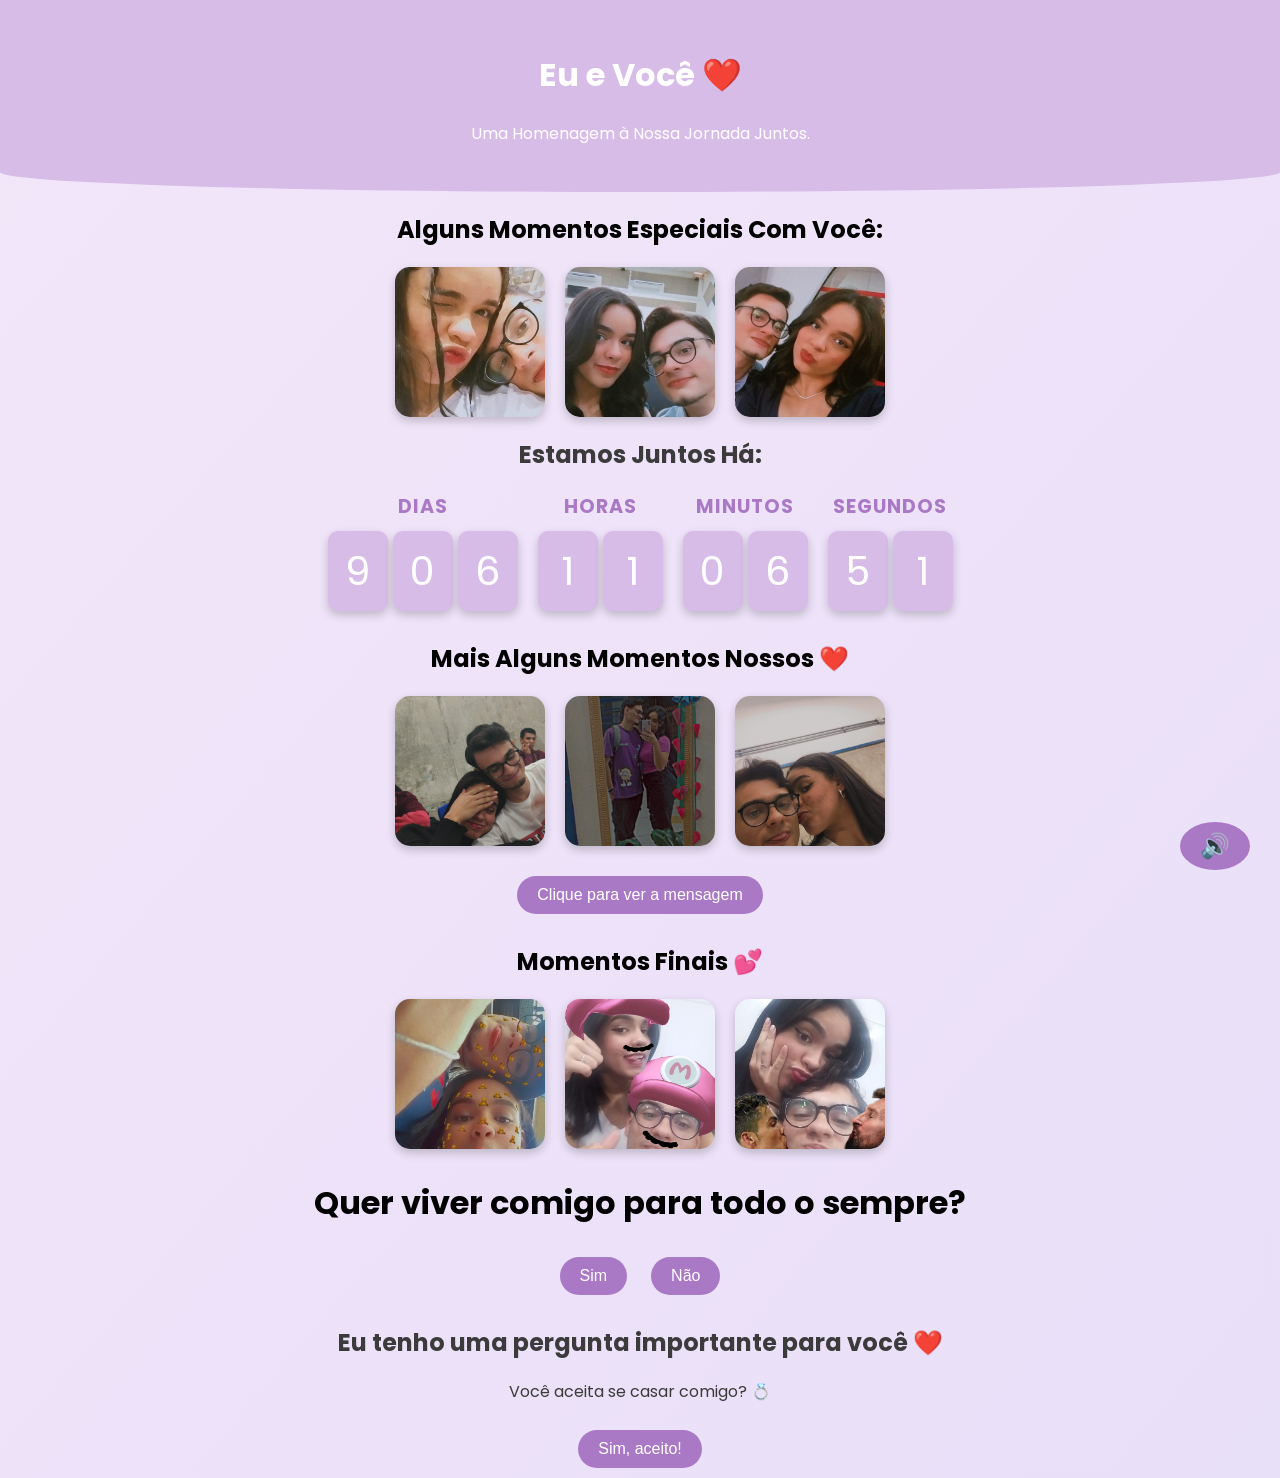
==== index.html @ 9da2ea79 "first commit primeiro commit do meu site" ====
<!DOCTYPE html>
<html lang="pt-br">
<head>
    <meta charset="UTF-8">
    <meta name="viewport" content="width=device-width, initial-scale=1.0">
    <title>NOSSOS 6 MESES ❤️</title>
    <link href="https://fonts.googleapis.com/css2?family=Poppins:wght@300;400;600&display=swap" rel="stylesheet">
    <link rel="stylesheet" href="style.css">
</head>
<body>
    <button id="audio-btn" onclick="toggleAudio()">🔊</button>
    <audio id="audio" loop>
        <source src="musica.mp3" type="audio/mp3">
    </audio>     
    <header>
        <h1>Eu e Você ❤️</h1>
        <p>Uma Homenagem à Nossa Jornada Juntos.</p>
    </header>

    <section class="gallery">
        <h2>Alguns Momentos Especiais Com Você:</h2>
        <div class="photo-gallery">
            <div class="photo-box" style="background-image: url('amor1.jpeg');" onclick="openImage('amor1.jpeg');"></div>
            <div class="photo-box" style="background-image: url('amor2.jpeg');" onclick="openImage('amor2.jpeg');"></div>
            <div class="photo-box" style="background-image: url('amor3.jpeg');" onclick="openImage('amor3.jpeg');"></div>
        </div>
    </section>

    <!-- Lightbox Modal -->
    <div id="lightbox" class="lightbox" onclick="closeImage()">
        <span id="close-btn" class="close-btn" onclick="closeImage()">X</span>
        <img id="lightbox-img" src="" alt="Foto Ampliada">
    </div>

    <section class="counter">
        <h2>Estamos Juntos Há:</h2>
        <div class="digital-clock">
            <div class="time-section">
                <div class="label">Dias</div>
                <div class="digit-group" id="days"></div>
            </div>
            <div class="time-section">
                <div class="label">Horas</div>
                <div class="digit-group" id="hours"></div>
            </div>
            <div class="time-section">
                <div class="label">Minutos</div>
                <div class="digit-group" id="minutes"></div>
            </div>
            <div class="time-section">
                <div class="label">Segundos</div>
                <div class="digit-group" id="seconds"></div>
            </div>
        </div>
    </section>

    <section class="more-moments">
        <h2>Mais Alguns Momentos Nossos ❤️</h2>
        <div class="photo-gallery">
            <div class="photo-box" style="background-image: url('amor4.jpeg');" onclick="openImage('amor4.jpeg');"></div>
            <div class="photo-box" style="background-image: url('amor5.jpeg');" onclick="openImage('amor5.jpeg');"></div>
            <div class="photo-box" style="background-image: url('amor6.jpeg');" onclick="openImage('amor6.jpeg');"></div>
        </div>
        <button id="reveal-message-btn" onclick="revealMessage()">Clique para ver a mensagem</button>
        <p id="hidden-message">Para a minha princesa,<br>

            <br>Eu só quero que você saiba o quanto sou feliz por ter você ao meu lado. Cada momento com você é especial e me faz perceber o quanto sou grato por nossa história juntos. Seu sorriso ilumina meus dias e o seu amor é tudo o que eu preciso. Eu te amo demais, mais do que você seria capaz de imaginar, você faz parte de mim e eu espero ser assim para você também! Eu teeeeee amoooooooooooo! <br>
            
            <br>Sempre seu,
            André Abdala. ❤️
            </p>
    </section>

    <button id="back-to-top" onclick="scrollToTop()">⬆️</button>
    
    <section class="last-moments">
        <h2>Momentos Finais 💕</h2>
        <div class="photo-gallery">
            <div class="photo-box" style="background-image: url('amor7.jpeg');" onclick="openImage('amor7.jpeg');"></div>
            <div class="photo-box" style="background-image: url('amor8.jpeg');" onclick="openImage('amor8.jpeg');"></div>
            <div class="photo-box" style="background-image: url('amor9.jpeg');" onclick="openImage('amor9.jpeg');"></div>
        </div>
    </section>
    <section class="question">
        <h2>Quer viver comigo para todo o sempre?</h2>
        <button id="yes-btn">Sim</button>
        <button id="no-btn">Não</button>
    </section>        
    <section id="proposal-section" style="display: none;">
        <h2>Eu tenho uma pergunta importante para você ❤️</h2>
        <p>Você aceita se casar comigo? 💍</p>
        <button onclick="alert('Eu te amo! 💖')">Sim, aceito!</button>
    </section>

    <script src="script.js"></script>
</body>
</html>
---- style.css ----
/* Fundo com transição de gradiente lilás */
body {
    font-family: 'Poppins', sans-serif;
    margin: 0;
    padding: 0;
    background: linear-gradient(to bottom right, #f3e6f9, #e8dff8);
    color: #3b3b3b;
    text-align: center;
    animation: gradient-animation 10s infinite alternate;
}

@keyframes gradient-animation {
    0% { background: #f3e6f9; }
    100% { background: #e8dff8; }
}

/* Cabeçalho */
header {
    background-color: #d7bce8;
    color: white;
    padding: 30px 0;    
    border-bottom-left-radius: 50% 20px;
    border-bottom-right-radius: 50% 20px;
}

/* Galeria */

.photo-gallery {
    display: flex;
    justify-content: center;
    gap: 20px;
    margin: 20px 0;
}

.photo-box {
    width: 150px;
    height: 150px;
    background-size: cover;
    background-position: center;
    border-radius: 15px;
    box-shadow: 0 4px 10px rgba(0, 0, 0, 0.2);
    transition: transform 0.3s;
    cursor: pointer;
}

.photo-box:hover {
    transform: scale(1.1);
}

/* Lightbox */
.lightbox {
    display: none;
    position: fixed;
    top: 0;
    left: 0;
    right: 0;
    bottom: 0;
    background-color: rgba(0, 0, 0, 0.8);
    justify-content: center;
    align-items: center;
    z-index: 1000;
}

#lightbox-img {
    max-width: 80%;
    max-height: 80%;
    border-radius: 15px;
}

.close-btn {
    position: absolute;
    top: 20px;
    right: 20px;
    font-size: 2rem;
    color: white;
    background: none;
    border: none;
    cursor: pointer;
}

/* Contador */
.digital-clock {
    display: flex;
    justify-content: center;
    gap: 20px;
}

.time-section {
    display: flex;
    flex-direction: column;
    align-items: center;
}

.label {
    font-size: 1.2rem;
    font-weight: bold;
    color: #a979c6;
    margin-bottom: 10px;
    text-transform: uppercase;
    letter-spacing: 1px;
}

.digit-group {
    display: flex;
    gap: 5px;
}

.digit {
    background-color: #d7bce8;
    color: white;
    font-size: 2.5rem;
    width: 60px;
    height: 80px;
    display: flex;
    align-items: center;
    justify-content: center;
    border-radius: 10px;
    box-shadow: 0 4px 10px rgba(0, 0, 0, 0.2);
    transition: transform 0.3s ease-in-out;
}

.digit:hover {
    transform: scale(1.1);
}

/* Botão "Voltar ao topo" */
#back-to-top {
    position: fixed;
    bottom: 20px;
    right: 20px;
    background-color: #d7bce8;
    color: white;
    padding: 10px;
    border: none;
    border-radius: 50%;
    font-size: 1.5rem;
    cursor: pointer;
    display: none;
    transition: background-color 0.3s;
}

#back-to-top:hover {
    background-color: #a979c6;
}

/* Seção das novas fotos e botão */
.more-moments {
    text-align: center;
    margin-top: 30px;
}

.more-moments .photo-gallery {
    display: flex;
    justify-content: center;
    gap: 20px;
    margin-bottom: 20px;
}

.more-moments .photo-box {
    width: 150px;
    height: 150px;
    background-size: cover;
    background-position: center;
    border-radius: 15px;
    box-shadow: 0 4px 10px rgba(0, 0, 0, 0.2);
    transition: transform 0.3s;
    cursor: pointer;
}

.more-moments .photo-box:hover {
    transform: scale(1.1);
}

#reveal-message-btn {
    background-color: #a979c6;
    color: white;
    padding: 10px 20px;
    border: none;
    border-radius: 30px;
    font-size: 1rem;
    cursor: pointer;
    transition: background-color 0.3s;
}

#reveal-message-btn:hover {
    background-color: #d7bce8;
}

#hidden-message {
    display: none;
    margin-top: 20px;
    font-size: 1.2rem;
    color: #3b3b3b;
}

/* Seção "Alguns Momentos Especiais Com Você" */
.gallery h2 {
    color: black;
}

/* Seção "Mais alguns momentos nossos" */
.more-moments h2 {
    color: black;
}

/* Seção "Momentos Finais" */
.last-moments h2 {
    color: black;
}

/* Estilo para a seção da pergunta */
.question {
    text-align: center;
    margin-top: 30px;
}

.question h2 {
    color: black;
    font-size: 2rem;
    margin-bottom: 20px;
}

button {
    background-color: #a979c6;
    color: white;
    padding: 10px 20px;
    border: none;
    border-radius: 30px;
    font-size: 1rem;
    cursor: pointer;
    transition: background-color 0.3s;
    margin: 10px;
    position: relative;
}

button:hover {
    background-color: #d7bce8;
}

/* Estilo para as pernas */
.legs {
    position: absolute;
    bottom: -10px; /* Ajusta para que as pernas fiquem abaixo do botão */
    width: 100%;
    display: flex;
    justify-content: space-evenly;
    opacity: 0; /* Inicia invisível */
    transition: opacity 0.3s;
}

.leg {
    width: 10px;
    height: 30px;
    background-color: #a979c6;
    border-radius: 5px;
    position: relative;
    top: -5px;
    transform: rotate(45deg); /* Faz a perna parecer inclinada */
}

/* Efeito para o botão "Não" criar pernas e sair da tela */
@keyframes walkAway {
    0% { transform: translateX(0); }
    50% { transform: translateX(150px) translateY(50px); } /* Andando para a direita */
    100% { transform: translateX(500px); opacity: 0; } /* Sai da tela */
}

button.fugindo {
    animation: walkAway 3s forwards;
}

/* Animação para as pernas aparecerem */
button.fugindo .legs {
    opacity: 1;
    animation: legAnimation 0.5s forwards;
}

@keyframes legAnimation {
    0% { transform: scale(0); }
    100% { transform: scale(1); }
}

/* Botão de áudio no canto da tela */
#audio-btn {
    position: fixed;
    bottom: 20px;
    right: 20px;
    background-color: #a979c6;
    color: white;
    padding: 10px 20px;
    border: none;
    border-radius: 50%;
    font-size: 1.5rem;
    cursor: pointer;
    transition: background-color 0.3s;
    z-index: 1000; /* Para garantir que o botão fique sobre outros elementos */
}

#audio-btn:hover {
    background-color: #d7bce8;
}
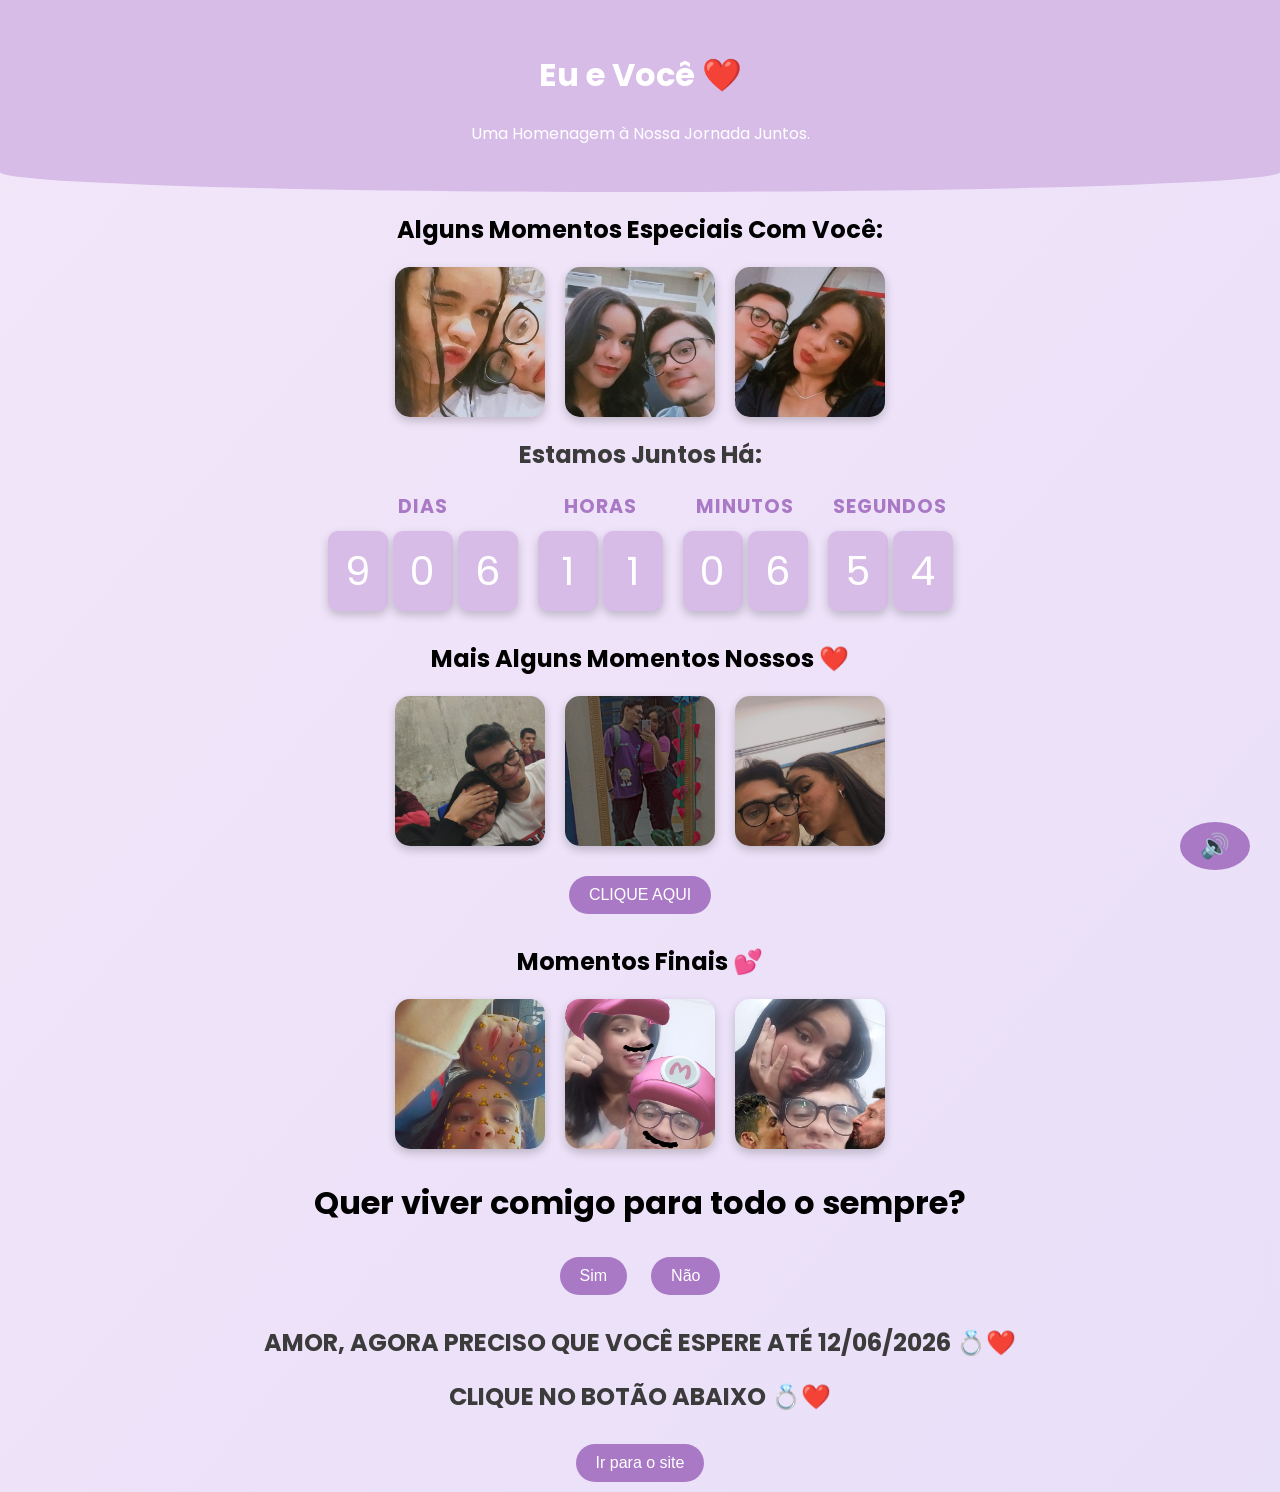
==== commit 43444465: "terceiro commit" ====
--- a/index.html
+++ b/index.html
@@ -3,7 +3,7 @@
 <head>
     <meta charset="UTF-8">
     <meta name="viewport" content="width=device-width, initial-scale=1.0">
-    <title>NOSSOS 6 MESES ❤️</title>
+    <title>EU E VOCÊ ❤️</title>
     <link href="https://fonts.googleapis.com/css2?family=Poppins:wght@300;400;600&display=swap" rel="stylesheet">
     <link rel="stylesheet" href="style.css">
 </head>
@@ -61,14 +61,14 @@
             <div class="photo-box" style="background-image: url('amor5.jpeg');" onclick="openImage('amor5.jpeg');"></div>
             <div class="photo-box" style="background-image: url('amor6.jpeg');" onclick="openImage('amor6.jpeg');"></div>
         </div>
-        <button id="reveal-message-btn" onclick="revealMessage()">Clique para ver a mensagem</button>
-        <p id="hidden-message">Para a minha princesa,<br>
-
-            <br>Eu só quero que você saiba o quanto sou feliz por ter você ao meu lado. Cada momento com você é especial e me faz perceber o quanto sou grato por nossa história juntos. Seu sorriso ilumina meus dias e o seu amor é tudo o que eu preciso. Eu te amo demais, mais do que você seria capaz de imaginar, você faz parte de mim e eu espero ser assim para você também! Eu teeeeee amoooooooooooo! <br>
-            
-            <br>Sempre seu,
-            André Abdala. ❤️
-            </p>
+        <button id="reveal-message-btn" onclick="revealMessage()">CLIQUE AQUI</button>
+        <p id="hidden-message" style="display: none;">
+            <button id="close-message-btn" onclick="closeMessage()">X</button>
+            PARA A MINHA PRINCESA,<br><br>
+            EU SÓ QUERO QUE VOCÊ SAIBA O QUANTO SOU FELIZ POR TER VOCÊ AO MEU LADO. CADA MOMENTO COM VOCÊ É ESPECIAL E ME FAZ PERCEBER O QUANTO SOU GRATO POR NOSSA HISTÓRIA JUNTOS. SEU SORRISO ILUMINA MEUS DIAS E O SEU AMOR É TUDO O QUE EU PRECISO. EU TE AMO DEMAIS, MAIS DO QUE VOCÊ SERIA CAPAZ DE IMAGINAR, VOCÊ FAZ PARTE DE MIM E EU ESPERO SER ASSIM PARA VOCÊ TAMBÉM! <BR></BR> EU TEEEEE AMOOOOOOOOO! <br><br>
+            SEMPRE SEU,<br>
+            ANDRÉ ABDALA. ❤️💍
+        </p>               
     </section>
 
     <button id="back-to-top" onclick="scrollToTop()">⬆️</button>
@@ -86,11 +86,17 @@
         <button id="yes-btn">Sim</button>
         <button id="no-btn">Não</button>
     </section>        
+
+    <section>
+        <h2>AMOR, AGORA PRECISO QUE VOCÊ ESPERE ATÉ 12/06/2026 💍❤️</h2>
+    </section>
+
     <section id="proposal-section" style="display: none;">
-        <h2>Eu tenho uma pergunta importante para você ❤️</h2>
-        <p>Você aceita se casar comigo? 💍</p>
-        <button onclick="alert('Eu te amo! 💖')">Sim, aceito!</button>
+        <h2>CLIQUE NO BOTÃO ABAIXO 💍❤️</h2>
+        <button onclick="window.location.href = 'CASAMENTO/index.html';">Ir para o site</button>
     </section>
+
+    <p id="final-message" style="display: none;">Volte em 12/06/2026 para mais surpresas! 🌟</p>
 
     <script src="script.js"></script>
 </body>
--- a/style.css
+++ b/style.css
@@ -299,3 +299,58 @@
 #audio-btn:hover {
     background-color: #d7bce8;
 }
+
+.speech-bubble {
+    position: absolute;
+    top: -40px;
+    left: 50%;
+    transform: translateX(-50%);
+    background-color: #333;
+    color: white;
+    padding: 10px 20px;
+    border-radius: 10px;
+    font-size: 1.2rem;
+    white-space: nowrap;
+    opacity: 1;
+    transition: opacity 0.5s ease;
+}
+
+#hidden-message {
+    display: none;
+    position: fixed; /* Fixa a posição na tela */
+    top: 50%; /* Centraliza verticalmente */
+    left: 50%; /* Centraliza horizontalmente */
+    transform: translate(-50%, -50%); /* Ajusta para garantir que fique centralizada */
+    background-color: #ffffff; /* Cor sólida (branca) no fundo */
+    padding: 20px 30px; /* Espaçamento interno */
+    border-radius: 15px; /* Bordas arredondadas */
+    max-width: 80%; /* Limita a largura */
+    font-family: 'Poppins', sans-serif; /* Fonte mais elegante */
+    font-size: 20px; /* Tamanho da fonte */
+    font-weight: 600; /* Aumenta a espessura da fonte (semi-negrito) */
+    color: #333; /* Cor do texto */
+    box-shadow: 0 0 15px rgba(0, 0, 0, 0.1); /* Sombras para um efeito mais suave */
+    text-align: center; /* Centraliza o texto dentro do parágrafo */
+    line-height: 1.6; /* Define um espaçamento entre linhas */
+    z-index: 1000; /* Garante que fique por cima de outros elementos */
+}
+
+#close-message-btn {
+    position: absolute;
+    top: 10px;
+    right: 10px;
+    background: none;
+    border: none;
+    color: black; /* Cor do X */
+    font-size: 2rem; /* Tamanho do X */
+    cursor: pointer;
+    transition: color 0.3s ease;
+}
+
+#close-message-btn:hover {
+    color: black; /* Cor ao passar o mouse */
+}
+
+#hidden-message br {
+    margin: 10px 0; /* Dá espaço entre os quebras de linha */
+}
